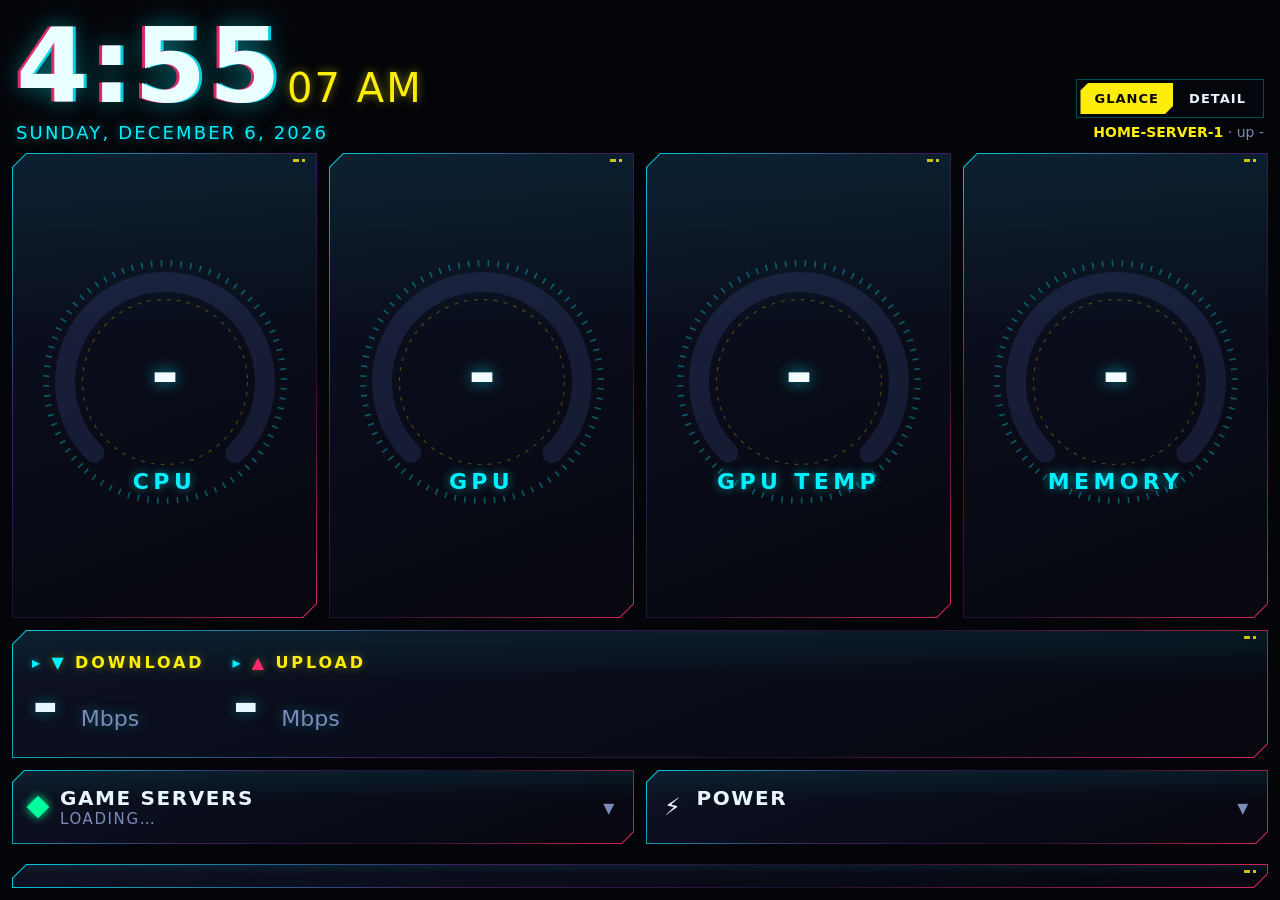
==== static/index.html @ 15e37986 "ArkPanel and PCDash: source, screenshots and READMEs" ====
<!doctype html>
<html lang="en">
<head>
<meta charset="utf-8">
<meta name="viewport" content="width=device-width, initial-scale=1">
<title>PC Dashboard</title>
<style>
  :root {
    --bg: #0b0e14; --card: #141924; --card2: #1a2030; --line: #252c3d;
    --text: #e6e9ef; --dim: #8a93a6; --faint: #5a6377;
    --down: #4cc2ff; --up: #b38cff; --ok: #3ddc84; --warn: #ffb547; --bad: #ff5c6c;
    --accent: #4cc2ff;
  }
  * { box-sizing: border-box; }
  html, body { margin: 0; height: 100%; background: var(--bg); color: var(--text);
    font-family: "Segoe UI Variable Text", "Segoe UI", system-ui, sans-serif; overflow: hidden; }
  body { padding: 12px; display: flex; flex-direction: column; gap: 10px; height: 100vh; }
  .card { background: var(--card); border: 1px solid var(--line); border-radius: 12px; padding: 12px 14px; min-width: 0; }
  .label { font-size: 12px; letter-spacing: .08em; text-transform: uppercase; color: var(--dim); font-weight: 600; }
  .num { font-variant-numeric: tabular-nums; }
  .dim { color: var(--dim); } .faint { color: var(--faint); }
  .hidden { display: none !important; }

  /* header */
  header { display: flex; align-items: flex-end; justify-content: space-between; padding: 2px 4px 0; flex: none; }
  #clock { font-size: 68px; font-weight: 600; line-height: 1; letter-spacing: -.02em; }
  #clock .sec { font-size: 28px; color: var(--dim); font-weight: 500; margin-left: 4px; }
  #date { font-size: 20px; color: var(--dim); margin-top: 4px; }
  .hostbox { text-align: right; font-size: 14px; color: var(--dim); line-height: 1.5; display: flex; flex-direction: column; align-items: flex-end; gap: 4px; }
  .hostbox b { color: var(--text); font-weight: 600; }
  .mode { display: flex; background: var(--card); border: 1px solid var(--line); border-radius: 10px; padding: 3px; gap: 2px; }
  .mode button { border: 0; background: transparent; padding: 6px 14px; border-radius: 7px; font-size: 13px; }
  .mode button.active { background: var(--accent); color: #04121c; }
  body.glance #clock { font-size: 104px; }
  body.glance #clock .sec { font-size: 40px; }
  body.glance #date { font-size: 26px; }

  canvas { width: 100%; display: block; }

  /* ===== DETAIL VIEW ===== */
  #detail { display: flex; flex-direction: column; gap: 10px; flex: 1; min-height: 0; }
  .net { display: grid; grid-template-columns: 200px 200px 1fr; gap: 14px; align-items: center; }
  .rate { font-size: 34px; font-weight: 600; line-height: 1.05; }
  .rate small { font-size: 15px; color: var(--dim); font-weight: 500; }
  .arrow-d { color: var(--down); } .arrow-u { color: var(--up); }
  #netc { height: 74px; }
  .tiles { display: grid; grid-template-columns: repeat(3, 1fr); gap: 10px; }
  .big { font-size: 34px; font-weight: 600; line-height: 1.1; }
  .big small { font-size: 15px; color: var(--dim); font-weight: 500; }
  .bar { height: 6px; background: var(--line); border-radius: 3px; overflow: hidden; margin: 6px 0 8px; }
  .bar > i { display: block; height: 100%; background: var(--accent); border-radius: 3px; transition: width .4s; }
  .kv { display: grid; grid-template-columns: auto 1fr; gap: 2px 10px; font-size: 13px; }
  .kv span:nth-child(odd) { color: var(--dim); }
  .kv span:nth-child(even) { text-align: right; font-variant-numeric: tabular-nums; }
  .cores { display: grid; grid-template-columns: repeat(12, 1fr); gap: 3px; height: 34px; align-items: end; margin-top: 6px; }
  .cores i { display: block; background: var(--accent); border-radius: 2px; min-height: 2px; transition: height .4s; opacity: .85; }
  .sub { height: 34px !important; margin-top: 6px; }

  /* servers + controls: a normal row in Detail, a pop-over drawer in Glance */
  .lower { display: grid; grid-template-columns: 1.35fr 1fr; gap: 10px; min-height: 0; flex: 1; }
  .servers { display: flex; flex-direction: column; min-height: 0; }
  #srvlist { overflow-y: auto; margin-top: 6px; flex: 1; }
  .srv { display: grid; grid-template-columns: 10px 1fr auto; gap: 10px; align-items: center;
    padding: 5px 4px; border-bottom: 1px solid var(--line); }
  .srv:last-child { border-bottom: 0; }
  .dot { width: 10px; height: 10px; border-radius: 50%; background: var(--faint); flex: none; }
  .dot.on { background: var(--ok); box-shadow: 0 0 8px var(--ok); }
  .dot.maint { background: #6b8bb5; }  /* paused on purpose - not a warning */
  .sname { font-size: 15px; font-weight: 600; white-space: nowrap; overflow: hidden; text-overflow: ellipsis; }
  .smeta { font-size: 12px; color: var(--dim); white-space: nowrap; overflow: hidden; text-overflow: ellipsis; }
  .sbtns { display: flex; gap: 5px; align-items: center; }

  button { font: inherit; color: var(--text); background: var(--card2); border: 1px solid var(--line);
    border-radius: 8px; padding: 6px 10px; cursor: pointer; font-size: 13px; font-weight: 600; }
  button:hover { border-color: var(--accent); }
  button:disabled { opacity: .45; cursor: default; border-color: var(--line); }
  button.confirm { background: var(--bad); border-color: var(--bad); color: #fff; }
  button.go { background: #12324a; border-color: #1f5a82; }

  .controls { display: flex; flex-direction: column; gap: 10px; }
  .seg { display: grid; grid-template-columns: repeat(3, 1fr); gap: 4px; background: var(--bg); padding: 4px; border-radius: 10px; margin-top: 6px; }
  .seg button { border: 0; background: transparent; padding: 8px 4px; }
  .seg button.active { background: var(--accent); color: #04121c; }
  .row { display: flex; align-items: center; justify-content: space-between; gap: 8px; }
  .toggle { width: 52px; height: 28px; border-radius: 14px; background: var(--line); position: relative; border: 0; padding: 0; flex: none; }
  .toggle::after { content: ""; position: absolute; left: 3px; top: 3px; width: 22px; height: 22px; border-radius: 50%; background: #fff; transition: left .2s; }
  .toggle.on { background: var(--ok); } .toggle.on::after { left: 27px; }
  .presets { display: grid; grid-template-columns: 1fr 1fr; gap: 6px; margin-top: 6px; }
  .presets button { padding: 10px 6px; font-size: 14px; }
  .launch { display: grid; grid-template-columns: repeat(4, 1fr); gap: 6px; margin-top: 6px; }
  .launch button { padding: 9px 4px; font-size: 12.5px; }
  .warnline { color: var(--warn); font-size: 12px; margin-top: 4px; min-height: 16px; }
  .drawer-close { display: none; }

  .disks { display: grid; grid-template-columns: repeat(5, 1fr); gap: 10px; flex: none; }
  .disk { font-size: 12px; }
  .disk b { font-size: 14px; }
  .disk .bar { margin: 4px 0 0; height: 5px; }

  /* ===== GLANCE VIEW (readable from the couch) ===== */
  #glance { display: none; flex-direction: column; gap: 12px; flex: 1; min-height: 0; }
  body.glance #glance { display: flex; }
  body.glance #detail .netcard, body.glance #detail .tiles { display: none; }
  body.glance #detail { flex: 0; }
  .gauges { display: grid; grid-template-columns: repeat(4, 1fr); gap: 12px; flex: 1; min-height: 0; }
  .gauge { display: flex; flex-direction: column; align-items: center; justify-content: center; padding: 10px 6px 8px; }
  .gauge svg { width: 100%; max-width: 250px; height: auto; overflow: visible; }
  .gauge .gv { font-size: 54px; font-weight: 700; fill: var(--text); font-variant-numeric: tabular-nums; }
  .gauge .gu { font-size: 22px; fill: var(--dim); font-weight: 600; }
  .gauge .gname { font-size: 22px; font-weight: 700; letter-spacing: .06em; text-transform: uppercase; color: var(--dim); margin-top: -6px; }
  .gauge .gsub { font-size: 17px; color: var(--dim); margin-top: 2px; font-variant-numeric: tabular-nums; }
  .gtrack { stroke: rgba(120,140,255,0.13); }
  .garc { transition: stroke-dashoffset .6s ease, stroke .4s; }
  .gnet { display: grid; grid-template-columns: auto auto 1fr; gap: 28px; align-items: center; padding: 14px 20px; flex: none; }
  .gnet .rate { font-size: 64px; font-weight: 700; line-height: 1; }
  .gnet .rate small { font-size: 22px; }
  .gnet .label { font-size: 16px; }
  #gnetc { height: 100px; }
  .pills { display: grid; grid-template-columns: 1fr 1fr; gap: 12px; flex: none; }
  .pill { display: flex; align-items: center; gap: 14px; padding: 16px 18px; font-size: 20px; text-align: left; border-radius: 12px; background: var(--card); }
  .pill .ptitle { font-weight: 700; }
  .pill .psub { font-size: 15px; color: var(--dim); font-weight: 500; }
  .pill .chev { margin-left: auto; color: var(--dim); font-size: 22px; }
  .bigdot { width: 16px; height: 16px; border-radius: 50%; background: var(--ok); box-shadow: 0 0 10px var(--ok); flex: none; }
  .bigdot.warn { background: var(--warn); box-shadow: 0 0 10px var(--warn); }
  .bigdot.off { background: var(--faint); box-shadow: none; }

  /* drawer: the shared servers/controls block, popped over the gauges */
  body.glance .lower { display: none; }
  body.glance .lower.open { display: grid; position: fixed; left: 12px; right: 12px; top: 150px; bottom: 12px; z-index: 10;
    background: rgba(11,14,20,.97); padding: 12px; border: 1px solid var(--accent); border-radius: 14px;
    box-shadow: 0 10px 40px rgba(0,0,0,.6); grid-template-rows: auto 1fr; }
  body.glance .lower.open .drawer-close { display: flex; grid-column: 1 / -1; }
  body.glance .lower.open.only-servers { grid-template-columns: 1fr; }
  body.glance .lower.open.only-servers .controls { display: none; }
  body.glance .lower.open.only-controls { grid-template-columns: 1fr; }
  body.glance .lower.open.only-controls .servers { display: none; }
  body.glance .lower.open .sname { font-size: 18px; }
  body.glance .lower.open .smeta { font-size: 14px; }
  body.glance .lower.open .srv { padding: 9px 4px; }
  body.glance .lower.open button { font-size: 15px; padding: 9px 14px; }

  #toast { position: fixed; left: 50%; bottom: 18px; transform: translateX(-50%); background: var(--card2);
    border: 1px solid var(--accent); border-radius: 10px; padding: 10px 16px; font-size: 14px; opacity: 0;
    transition: opacity .25s; pointer-events: none; max-width: 90%; z-index: 20; }
  #toast.show { opacity: 1; }
  .devwarn { color: #fff; background: rgba(255, 42, 109, .18); border: 1px solid var(--hot, #ff2a6d);
    padding: 3px 10px; font-size: 14px; font-weight: 700; letter-spacing: .06em; margin-bottom: 4px;
    animation: devPulse 1.6s ease-in-out infinite; }
  @keyframes devPulse { 50% { background: rgba(255, 42, 109, .45); } }
</style>
<link rel="stylesheet" href="/static/theme.css">
</head>
<body>
  <header>
    <div>
      <div id="clock" class="num">--:--</div>
      <div id="date">&nbsp;</div>
    </div>
    <div class="hostbox">
      <div class="mode" id="mode">
        <button data-mode="glance">Glance</button>
        <button data-mode="detail">Detail</button>
      </div>
      <div class="devwarn" id="devwarn" style="display:none"></div>
      <div><b>HOME-SERVER-1</b> &middot; up <span id="uptime" class="num">-</span></div>
    </div>
  </header>

  <!-- ===== GLANCE ===== -->
  <section id="glance">
    <div class="gauges">
      <div class="card gauge" id="g-cpu"></div>
      <div class="card gauge" id="g-gpu"></div>
      <div class="card gauge" id="g-temp"></div>
      <div class="card gauge" id="g-ram"></div>
    </div>
    <div class="card gnet">
      <div>
        <div class="label"><span class="arrow-d">&#9660;</span> Download</div>
        <div class="rate num"><span id="gdown">-</span> <small>Mbps</small></div>
      </div>
      <div>
        <div class="label"><span class="arrow-u">&#9650;</span> Upload</div>
        <div class="rate num"><span id="gup">-</span> <small>Mbps</small></div>
      </div>
      <canvas id="gnetc"></canvas>
    </div>
    <div class="pills">
      <button class="pill" id="pill-servers">
        <span class="bigdot" id="srvdot"></span>
        <span><div class="ptitle" id="srvsum">Game servers</div><div class="psub" id="srvsub">loading&hellip;</div></span>
        <span class="chev">&#9662;</span>
      </button>
      <button class="pill" id="pill-power">
        <span style="font-size:24px">&#9889;</span>
        <span><div class="ptitle" id="pwrsum">Power</div><div class="psub" id="pwrsub">&nbsp;</div></span>
        <span class="chev">&#9662;</span>
      </button>
    </div>
  </section>

  <!-- ===== DETAIL (and the shared servers/controls block) ===== -->
  <section id="detail">
    <section class="card net netcard">
      <div>
        <div class="label"><span class="arrow-d">&#9660;</span> Download</div>
        <div class="rate num"><span id="down">-</span> <small>Mbps</small></div>
        <div class="dim num" style="font-size:12px">peak <span id="downpk">-</span></div>
      </div>
      <div>
        <div class="label"><span class="arrow-u">&#9650;</span> Upload</div>
        <div class="rate num"><span id="up">-</span> <small>Mbps</small></div>
        <div class="dim num" style="font-size:12px">of ~38 &middot; peak <span id="uppk">-</span></div>
      </div>
      <canvas id="netc"></canvas>
    </section>

    <section class="tiles">
      <div class="card">
        <div class="label">CPU &middot; Ryzen 5 2600</div>
        <div class="big num"><span id="cpu">-</span><small>%</small> <small id="mhz"></small></div>
        <div class="cores" id="cores"></div>
        <canvas id="cpuc" class="sub"></canvas>
      </div>
      <div class="card">
        <div class="label">Memory</div>
        <div class="big num"><span id="memused">-</span><small> / <span id="memtot">-</span> GB</small></div>
        <div class="bar"><i id="membar"></i></div>
        <div class="kv">
          <span>Committed</span><span id="commit">-</span>
          <span>Free</span><span id="memfree">-</span>
        </div>
        <div class="kv" id="top" style="margin-top:6px"></div>
      </div>
      <div class="card">
        <div class="label">GPU &middot; RTX 2060</div>
        <div class="big num"><span id="gpu">-</span><small>%</small> <span id="gtemp" style="font-size:22px"></span></div>
        <div class="bar"><i id="vrambar"></i></div>
        <div class="kv">
          <span>VRAM</span><span id="vram">-</span>
          <span>Fan</span><span id="fan">-</span>
          <span>Power</span><span id="pwr">-</span>
          <span>Clock</span><span id="gclk">-</span>
          <span>Encoder</span><span id="enc">-</span>
        </div>
      </div>
    </section>

    <section class="lower" id="lower">
      <div class="row drawer-close">
        <div class="label" id="drawertitle" style="font-size:15px">&nbsp;</div>
        <button id="closedrawer">&#10005; Close</button>
      </div>
      <div class="card servers">
        <div class="row"><div class="label">Game servers</div><div class="faint" id="srvage" style="font-size:12px"></div></div>
        <div id="srvlist"><div class="dim" style="padding:8px 4px">Loading from ArkPanel&hellip;</div></div>
      </div>
      <div class="card controls">
        <div>
          <div class="label">Power plan</div>
          <div class="seg" id="plans">
            <button data-plan="saver">Saver</button>
            <button data-plan="balanced">Balanced</button>
            <button data-plan="high">High</button>
          </div>
        </div>
        <div class="row">
          <div><div class="label">Game Mode</div><div class="faint" style="font-size:12px">Windows prioritises the game you're playing</div></div>
          <button class="toggle" id="gm" aria-label="Game Mode"></button>
        </div>
        <div>
          <div class="label">Presets</div>
          <div class="presets">
            <button class="go" id="pgame">&#127918; Gaming</button>
            <button id="pnormal">&#127769; Normal</button>
          </div>
          <div class="warnline" id="ramwarn"></div>
        </div>
        <div>
          <div class="label">Open</div>
          <div class="launch">
            <button data-launch="arkpanel">ArkPanel</button>
            <button data-launch="sunshine">Sunshine</button>
            <button data-launch="taskmgr">Task Mgr</button>
            <button data-launch="gamebar">Game Bar</button>
            <button data-launch="sound">Sound</button>
            <button data-launch="display">Display</button>
            <button id="openobs">OBS</button>
          </div>
        </div>
      </div>
    </section>
  </section>

  <section class="card disks" id="disks"></section>
  <div id="toast"></div>

<script>
const CSRF = "__CSRF__";
const $ = id => document.getElementById(id);
const css = n => getComputedStyle(document.documentElement).getPropertyValue(n).trim();
const store = { get(k, d) { try { return localStorage.getItem(k) ?? d; } catch (e) { return d; } },
                set(k, v) { try { localStorage.setItem(k, v); } catch (e) {} } };

function toast(msg) { const t = $("toast"); t.textContent = msg; t.classList.add("show");
  clearTimeout(toast.h); toast.h = setTimeout(() => t.classList.remove("show"), 3500); }

async function post(url, body) {
  const r = await fetch(url, { method: "POST", headers: { "Content-Type": "application/json", "X-PCDash": CSRF },
    body: JSON.stringify(body || {}) });
  // 403 = the background server restarted and issued a new token; reload to pick it up.
  if (r.status === 403) { location.reload(); throw new Error("dashboard restarted - reloading"); }
  let j = {}; try { j = await r.json(); } catch (e) {}
  if (!r.ok) throw new Error((j.body && (j.body.message || j.body.error)) || j.error || ("HTTP " + r.status));
  return j;
}

/* ---------- view mode ---------- */
function setMode(m) {
  document.body.classList.toggle("glance", m === "glance");
  document.querySelectorAll("#mode button").forEach(b => b.classList.toggle("active", b.dataset.mode === m));
  closeDrawer(); store.set("pcdash.mode", m); setTimeout(stats, 30);
}
document.querySelectorAll("#mode button").forEach(b => b.onclick = () => setMode(b.dataset.mode));

/* ---------- drawer (Glance only) ---------- */
let drawerTimer;
function openDrawer(which) {
  const l = $("lower");
  l.classList.add("open"); l.classList.toggle("only-servers", which === "servers");
  l.classList.toggle("only-controls", which === "controls");
  $("drawertitle").textContent = which === "servers" ? "Game servers" : "Power & settings";
  bumpDrawer();
}
function closeDrawer() { $("lower").classList.remove("open", "only-servers", "only-controls"); clearTimeout(drawerTimer); }
function bumpDrawer() { clearTimeout(drawerTimer); drawerTimer = setTimeout(closeDrawer, 45000); } // tidy itself away
$("pill-servers").onclick = () => openDrawer("servers");
$("pill-power").onclick = () => openDrawer("controls");
$("closedrawer").onclick = closeDrawer;
$("lower").addEventListener("pointerdown", () => { if ($("lower").classList.contains("open")) bumpDrawer(); });
document.addEventListener("keydown", e => { if (e.key === "Escape") closeDrawer(); });

/* ---------- clock ---------- */
function tick() {
  const d = new Date();
  let h = d.getHours(), ap = h >= 12 ? "PM" : "AM"; h = h % 12 || 12;
  const mm = String(d.getMinutes()).padStart(2, "0"), ss = String(d.getSeconds()).padStart(2, "0");
  $("clock").innerHTML = `${h}:${mm}<span class="sec">${ss} ${ap}</span>`;
  $("date").textContent = d.toLocaleDateString(undefined, { weekday: "long", month: "long", day: "numeric", year: "numeric" });
}
setInterval(tick, 1000); tick();

/* ---------- sparklines ---------- */
function spark(canvas, series, opts = {}) {
  if (!canvas.offsetParent) return;           // hidden in the current mode
  const dpr = window.devicePixelRatio || 1, w = canvas.clientWidth, h = canvas.clientHeight;
  if (canvas.width !== w * dpr || canvas.height !== h * dpr) { canvas.width = w * dpr; canvas.height = h * dpr; }
  const c = canvas.getContext("2d"); c.setTransform(dpr, 0, 0, dpr, 0, 0); c.clearRect(0, 0, w, h);
  const n = opts.len || 90;
  const max = opts.max || Math.max(1, ...series.flatMap(s => s.data)) * 1.15;
  c.strokeStyle = "rgba(120,140,255,0.18)"; c.lineWidth = 1;
  c.beginPath(); c.moveTo(0, h - .5); c.lineTo(w, h - .5); c.stroke();
  for (const s of series) {
    const pts = s.data; if (!pts.length) continue;
    const x = i => w - (pts.length - 1 - i) * (w / (n - 1)), y = v => h - 2 - (v / max) * (h - 4);
    c.beginPath(); pts.forEach((v, i) => i ? c.lineTo(x(i), y(v)) : c.moveTo(x(i), y(v)));
    c.strokeStyle = s.color; c.lineWidth = opts.lw || 2; c.lineJoin = "round";
    c.shadowColor = s.color; c.shadowBlur = 10;            // neon glow
    c.stroke(); c.shadowBlur = 0;
    c.lineTo(x(pts.length - 1), h); c.lineTo(x(0), h); c.closePath();
    const g = c.createLinearGradient(0, 0, 0, h);           // fill fades out downward
    g.addColorStop(0, s.color + "55"); g.addColorStop(1, s.color + "00");
    c.fillStyle = g; c.fill();
  }
}

/* ---------- big arc gauges ---------- */
// 270-degree arc, gap at the bottom. Colour steps at warn/bad thresholds.
const R = 80, CIRC = 2 * Math.PI * R, ARC = CIRC * 0.75;
function gaugeInit(id, name) {
  $(id).innerHTML = `
    <svg viewBox="0 0 200 175">
      <defs>
        <linearGradient id="${id}-grad" gradientUnits="userSpaceOnUse" x1="156.6" y1="156.6" x2="43.4" y2="43.4">
          <stop offset="0" stop-color="#00f0ff"/><stop offset=".6" stop-color="#b14cff"/><stop offset="1" stop-color="#ff2a6d"/>
        </linearGradient>
        <filter id="${id}-glow" x="-30%" y="-30%" width="160%" height="160%">
          <feGaussianBlur stdDeviation="4" result="b"/>
          <feMerge><feMergeNode in="b"/><feMergeNode in="SourceGraphic"/></feMerge>
        </filter>
      </defs>
      <circle cx="100" cy="100" r="95" fill="none" stroke="rgba(0,240,255,.35)" stroke-width="5"
        stroke-dasharray="1.2 6.26" transform="rotate(135 100 100)" pathLength="565"/>
      <circle cx="100" cy="100" r="66" fill="none" stroke="rgba(252,238,10,.25)" stroke-width="1"
        stroke-dasharray="3 5"/>
      <circle class="gtrack" cx="100" cy="100" r="${R}" fill="none" stroke-width="16" stroke-linecap="round"
        stroke-dasharray="${ARC} ${CIRC}" transform="rotate(135 100 100)"/>
      <circle class="garc" cx="100" cy="100" r="${R}" fill="none" stroke-width="16" stroke-linecap="round"
        stroke-dasharray="${ARC} ${CIRC}" stroke-dashoffset="${ARC}" transform="rotate(135 100 100)"
        filter="url(#${id}-glow)"/>
      <text class="gv" x="100" y="112" text-anchor="middle">-</text>
      <text class="gu" x="100" y="142" text-anchor="middle"></text>
    </svg>
    <div class="gname">${name}</div><div class="gsub">&nbsp;</div>`;
}
function gaugeSet(id, value, { max = 100, unit = "%", warn = 75, bad = 90, sub = "", text } = {}) {
  const el = $(id); if (!el.firstElementChild) return;
  const arc = el.querySelector(".garc"), v = value == null ? 0 : Math.max(0, Math.min(max, value));
  arc.style.strokeDashoffset = ARC * (1 - v / max);
  arc.style.stroke = value == null ? css("--faint") : v >= bad ? css("--bad") : v >= warn ? css("--warn") : `url(#${id}-grad)`;
  el.querySelector(".gv").textContent = text ?? (value == null ? "-" : Math.round(value));
  el.querySelector(".gu").textContent = unit;
  el.querySelector(".gsub").textContent = sub || " ";
}
gaugeInit("g-cpu", "CPU"); gaugeInit("g-gpu", "GPU"); gaugeInit("g-temp", "GPU Temp"); gaugeInit("g-ram", "Memory");

/* ---------- stats ---------- */
const fmt = (v, d = 1) => v == null ? "-" : Number(v).toFixed(d);
const tempColor = t => t == null ? css("--dim") : t >= 83 ? css("--bad") : t >= 72 ? css("--warn") : css("--ok");
function dur(s) { s = Math.floor(s); const d = Math.floor(s / 86400), h = Math.floor(s % 86400 / 3600), m = Math.floor(s % 3600 / 60);
  return d ? `${d}d ${h}h` : h ? `${h}h ${m}m` : `${m}m`; }
const rate = v => v == null ? "-" : v >= 100 ? v.toFixed(0) : v >= 10 ? v.toFixed(1) : v.toFixed(2);
let lastMem = null;

async function stats() {
  let s; try { s = await (await fetch("/api/stats")).json(); } catch (e) { return; }
  const nic = s.net && s.net.ifaces && s.net.ifaces[s.net.nic] || {};
  const netSeries = [{ data: s.hist.down, color: css("--down") }, { data: s.hist.up, color: css("--up") }];
  const g = s.gpu, m = s.mem; lastMem = m;
  $("uptime").textContent = dur(s.uptime);
  const kt = (s.devices || {}).ktouch, dw = $("devwarn");
  if (kt && kt.warn) { dw.style.display = "block"; dw.textContent = `⚠ K-TOUCH OFFLINE · ${dur(kt.offline_s)} — battery flat?`; }
  else dw.style.display = "none";

  // Glance
  $("gdown").textContent = rate(nic.down_mbps); $("gup").textContent = rate(nic.up_mbps);
  spark($("gnetc"), netSeries, { lw: 3 });
  if (s.cpu && s.cpu.total != null)
    gaugeSet("g-cpu", s.cpu.total, { sub: s.cpu.mhz ? (s.cpu.mhz / 1000).toFixed(2) + " GHz" : "" });
  gaugeSet("g-gpu", g && g.util, { sub: g ? `VRAM ${fmt(g.mem_used / 1024)} / ${fmt(g.mem_total / 1024, 0)} GB` : "" });
  gaugeSet("g-temp", g && g.temp, { max: 100, unit: "°C", warn: 72, bad: 83, sub: g && g.fan != null ? `fan ${g.fan.toFixed(0)}%` : "" });
  gaugeSet("g-ram", m.percent, { warn: 80, bad: 92, sub: `${fmt(m.used_gb)} / ${fmt(m.total_gb, 0)} GB` });

  // Detail
  $("down").textContent = rate(nic.down_mbps); $("up").textContent = rate(nic.up_mbps);
  $("downpk").textContent = rate(Math.max(0, ...s.hist.down)); $("uppk").textContent = rate(Math.max(0, ...s.hist.up));
  spark($("netc"), netSeries);
  if (s.cpu && s.cpu.per) {
    $("cpu").textContent = fmt(s.cpu.total, 0);
    $("mhz").textContent = s.cpu.mhz ? (s.cpu.mhz / 1000).toFixed(2) + " GHz" : "";
    const cores = $("cores");
    if (cores.children.length !== s.cpu.per.length) cores.innerHTML = s.cpu.per.map(() => "<i></i>").join("");
    s.cpu.per.forEach((v, i) => { const el = cores.children[i]; el.style.height = Math.max(4, v) + "%";
      el.style.background = v > 90 ? css("--warn") : css("--accent"); });
    spark($("cpuc"), [{ data: s.hist.cpu, color: css("--accent") }], { max: 100 });
  }
  $("memused").textContent = fmt(m.used_gb); $("memtot").textContent = fmt(m.total_gb, 0);
  $("membar").style.width = m.percent + "%";
  $("membar").style.background = m.percent > 90 ? css("--bad") : m.percent > 75 ? css("--warn") : css("--accent");
  $("commit").textContent = `${fmt(m.commit_gb)} / ${fmt(m.commit_limit_gb, 0)} GB`;
  $("memfree").textContent = fmt(m.total_gb - m.used_gb) + " GB";
  $("top").innerHTML = s.top.slice(0, 3).map(p =>
    `<span class="faint">${p.name.replace(/\.exe$/i, "")}${p.count > 1 ? " ×" + p.count : ""}</span><span class="faint">${fmt(p.gb, 2)} GB</span>`).join("");
  if (g) {
    $("gpu").textContent = fmt(g.util, 0);
    $("gtemp").textContent = g.temp != null ? g.temp.toFixed(0) + "°C" : ""; $("gtemp").style.color = tempColor(g.temp);
    $("vram").textContent = `${fmt(g.mem_used / 1024)} / ${fmt(g.mem_total / 1024, 0)} GB`;
    $("vrambar").style.width = (g.mem_used / g.mem_total * 100) + "%";
    $("fan").textContent = g.fan != null ? g.fan.toFixed(0) + "%" : "-";
    $("pwr").textContent = g.power != null ? `${g.power.toFixed(0)} / ${fmt(g.power_limit, 0)} W` : "-";
    $("gclk").textContent = g.clock != null ? g.clock.toFixed(0) + " MHz" : "-";
    $("enc").textContent = g.encoder != null ? g.encoder.toFixed(0) + "%" + (g.encoder > 0 ? " (streaming)" : "") : "-";
  }

  $("disks").innerHTML = s.disks.map(d => {
    const col = d.percent > 90 ? css("--bad") : d.percent > 80 ? css("--warn") : css("--accent");
    return `<div class="disk"><div class="row"><b>${d.drive}</b><span class="dim num">${d.free_gb >= 1000 ? (d.free_gb / 1024).toFixed(1) + " TB" : d.free_gb.toFixed(0) + " GB"} free</span></div>
      <div class="bar"><i style="width:${d.percent}%;background:${col}"></i></div></div>`; }).join("");
  ramHint();
}
setInterval(stats, 1000);
window.addEventListener("resize", stats);

/* ---------- servers ---------- */
const pending = {};
function srvRow(s) {
  const dotc = s.running ? "on" : (s.state === "maintenance" ? "maint" : "");
  const bits = [s.game, s.host === "HOME-SERVER-1" ? "this PC" : s.host];
  if (s.running) { bits.push(dur(s.uptime)); if (s.mem_gb) bits.push(fmt(s.mem_gb) + " GB"); }
  else if (s.note) bits.push(s.note); else bits.push("stopped");
  const pl = s.running && s.players != null
    ? `<span class="num" title="${(s.player_names || []).join(", ")}" style="font-size:13px;color:${s.players ? css("--ok") : css("--dim")}">${s.players} on</span>` : "";
  const p = pending[s.id];
  const btn = (action, label) => {
    const armed = p && p.armed === action;
    return `<button data-id="${s.id}" data-act="${action}" class="${armed ? "confirm" : ""}" ${p && p.busy ? "disabled" : ""}>${armed ? "Sure?" : label}</button>`; };
  const btns = s.running ? btn("restart", "Restart") + btn("stop", "Stop") : btn("start", "Start");
  return `<div class="srv"><span class="dot ${dotc}"></span>
    <div style="min-width:0"><div class="sname">${s.name}</div><div class="smeta">${bits.join(" · ")}</div></div>
    <div class="sbtns">${pl}${btns}</div></div>`;
}
let lastServers = [];
async function servers() {
  let j; try { j = await (await fetch("/api/servers")).json(); } catch (e) { return; }
  if (j.error && !j.servers) {
    $("srvlist").innerHTML = `<div style="color:var(--warn);padding:8px 4px">${j.error}</div>`;
    $("srvsum").textContent = "Game servers"; $("srvsub").textContent = j.error; $("srvdot").className = "bigdot warn";
    return;
  }
  if (!j.servers) return;
  lastServers = j.servers;
  const order = s => (s.running ? 0 : 1);
  $("srvlist").innerHTML = j.servers.slice().sort((a, b) => order(a) - order(b)).map(srvRow).join("");
  $("srvage").textContent = j.error ? j.error : (j.at ? "updated " + Math.max(0, Math.round(Date.now() / 1000 - j.at)) + "s ago" : "");
  // Glance summary pill
  const up = j.servers.filter(s => s.running).length, total = j.servers.length;
  const players = j.servers.reduce((a, s) => a + (s.running && s.players ? s.players : 0), 0);
  $("srvsum").textContent = `${up} of ${total} servers up`;
  $("srvsub").textContent = players ? `${players} player${players > 1 ? "s" : ""} online` : "nobody online";
  $("srvdot").className = "bigdot" + (j.error ? " warn" : up === 0 ? " off" : "");
}
setInterval(servers, 3000); servers();

$("srvlist").addEventListener("click", async e => {
  const b = e.target.closest("button[data-act]"); if (!b) return;
  const id = b.dataset.id, act = b.dataset.act, s = lastServers.find(x => x.id === id);
  const p = pending[id];
  if (!p || p.armed !== act) {             // first click arms, second click fires
    pending[id] = { armed: act }; servers();
    setTimeout(() => { if (pending[id] && pending[id].armed === act && !pending[id].busy) { delete pending[id]; servers(); } }, 4000);
    return;
  }
  pending[id] = { busy: true }; servers();
  try { await post(`/api/servers/${encodeURIComponent(id)}/${act}`);
    toast(`${act[0].toUpperCase() + act.slice(1)} sent to ${s ? s.name : id}. It can take a minute or two.`);
  } catch (err) { toast(`Couldn't ${act} ${s ? s.name : id}: ${err.message}`); }
  setTimeout(() => { delete pending[id]; servers(); }, 5000);
});

/* ---------- settings ---------- */
let settings = {};
const PLAN_NAMES = { saver: "Power saver", balanced: "Balanced", high: "High performance" };
function drawSettings() {
  document.querySelectorAll("#plans button").forEach(b => b.classList.toggle("active", b.dataset.plan === settings.plan));
  $("gm").classList.toggle("on", !!settings.game_mode);
  $("pwrsum").textContent = PLAN_NAMES[settings.plan] || "Custom plan";
  $("pwrsub").textContent = "Game Mode " + (settings.game_mode ? "on" : "off");
}
async function loadSettings() { try { settings = await (await fetch("/api/settings")).json(); drawSettings(); } catch (e) {} }
async function setSettings(body, msg) {
  try { settings = await post("/api/settings", body); drawSettings(); if (msg) toast(msg); }
  catch (e) { toast("Couldn't change that: " + e.message); }
}
document.querySelectorAll("#plans button").forEach(b => b.onclick = () =>
  setSettings({ plan: b.dataset.plan }, "Power plan: " + b.textContent));
$("gm").onclick = () => setSettings({ game_mode: !settings.game_mode }, "Game Mode " + (!settings.game_mode ? "on" : "off"));
$("pgame").onclick = () => setSettings({ plan: "high", game_mode: true }, "Gaming: High performance + Game Mode on");
$("pnormal").onclick = () => setSettings({ plan: "balanced" }, "Normal: Balanced power plan");
document.querySelectorAll("[data-launch]").forEach(b => b.onclick = () =>
  post("/api/launch/" + b.dataset.launch).catch(e => toast(e.message)));
$("openobs").onclick = () => post("/api/obs/launch").then(() => toast("Opening OBS…")).catch(e => toast(e.message));
setInterval(loadSettings, 15000); loadSettings();

function ramHint() {
  if (!lastMem) return;
  const free = lastMem.total_gb - lastMem.used_gb;
  const local = lastServers.filter(s => s.running && s.host === "HOME-SERVER-1" && s.mem_gb > 4);
  $("ramwarn").textContent = free < 6
    ? `Only ${free.toFixed(1)} GB free${local.length ? " — " + local.map(s => s.name).join(", ") + " is using a lot" : ""}. Heavy games may stutter.`
    : "";
}

setMode(store.get("pcdash.mode", "glance"));
</script>
</body>
</html>
---- static/theme.css ----
/* PCDash "cyberpunk HUD" theme - shared by the Dashboard (/) and Stream Control (/stream).
   Loaded after each page's own <style>: it restyles surfaces, colours and type only;
   layout stays in the pages. Fonts are Windows built-ins (Bahnschrift, Consolas).

   Palette: neon cyan + hot magenta + cyberpunk yellow on near-black.
   Panels: angled cut corners (clip-path) with a 1px gradient frame drawn by a
   ::before layer (the frame is the panel's own background showing through a
   1px gap). Overlay: CRT scanlines and a slow scan beam. */

:root {
  --bg: #040509;
  --panel: #0a0d18;
  --card: rgba(10, 13, 24, 0.92);
  --card2: rgba(18, 22, 40, 0.95);
  --line: rgba(0, 240, 255, 0.18);
  --text: #e8f6ff;
  --dim: #7d8bb8;
  --faint: #3f4870;
  --accent: #00f0ff;          /* neon cyan */
  --accent2: #b14cff;         /* violet */
  --hot: #ff2a6d;             /* hot magenta */
  --yellow: #fcee0a;          /* cyberpunk yellow */
  --down: #00f0ff;
  --up: #ff2a6d;
  --ok: #00ff9c;
  --warn: #fcee0a;
  --bad: #ff2a6d;
  --live: #ff2a6d;
  --glow-c: rgba(0, 240, 255, 0.55);
  --glow-h: rgba(255, 42, 109, 0.6);
  --cut: 14px;                /* corner cut size */
}

html, body {
  background-color: var(--bg);
  font-family: "Bahnschrift", "Segoe UI Variable Text", "Segoe UI", system-ui, sans-serif;
}

/* ------------------------------------------------------------ backdrop -- */
body::before {
  content: ""; position: fixed; inset: 0; z-index: -1; pointer-events: none;
  background:
    radial-gradient(800px 500px at 0% 0%, rgba(0, 240, 255, 0.10), transparent 60%),
    radial-gradient(900px 600px at 100% 100%, rgba(255, 42, 109, 0.10), transparent 60%),
    radial-gradient(700px 400px at 100% 0%, rgba(177, 76, 255, 0.08), transparent 60%),
    linear-gradient(rgba(0, 240, 255, 0.05) 1px, transparent 1px) 0 0 / 32px 32px,
    linear-gradient(90deg, rgba(0, 240, 255, 0.05) 1px, transparent 1px) 0 0 / 32px 32px,
    var(--bg);
}
/* A slow, faint scan beam (click-through). The dark CRT line pattern that used
   to cover everything made text and the preview look grainy (user, 2026-11-11),
   and animating background-position repainted the whole screen every frame.
   Now it is one soft band moved with transform, which the GPU composites for free. */
body::after {
  content: ""; position: fixed; left: 0; right: 0; top: -40vh; height: 40vh; z-index: 9999; pointer-events: none;
  background: linear-gradient(180deg, transparent 0%, rgba(0, 240, 255, 0.035) 45%, rgba(0, 240, 255, 0.07) 50%, rgba(0, 240, 255, 0.035) 55%, transparent 100%);
  animation: scanBeam 11s linear infinite; will-change: transform;
}
@keyframes scanBeam { from { transform: translateY(0); } to { transform: translateY(180vh); } }

/* -------------------------------------------------------------- panels -- */
.card, .pill, .preview, .badge {
  position: relative; isolation: isolate;
  border: 0 !important; border-radius: 0 !important;
  background: linear-gradient(135deg, rgba(0, 240, 255, 0.85), rgba(177, 76, 255, 0.35) 35%,
                                      rgba(177, 76, 255, 0.15) 65%, rgba(255, 42, 109, 0.85)) !important;
  clip-path: polygon(var(--cut) 0, 100% 0, 100% calc(100% - var(--cut)), calc(100% - var(--cut)) 100%, 0 100%, 0 var(--cut));
  box-shadow: none !important;
}
.card::before, .pill::before, .preview::before, .badge::before {
  content: ""; position: absolute; inset: 1px; z-index: -1;
  background:
    linear-gradient(180deg, rgba(0, 240, 255, 0.07), transparent 40%),
    linear-gradient(160deg, #0d1122, #06070f);
  clip-path: polygon(calc(var(--cut) - 0.5px) 0, 100% 0, 100% calc(100% - var(--cut) + 0.5px), calc(100% - var(--cut) + 0.5px) 100%, 0 100%, 0 calc(var(--cut) - 0.5px));
}
/* Corner tick on each panel's top-right: a small HUD mark. */
.card > :first-child::after { content: none; }
.card::after {
  content: ""; position: absolute; top: 6px; right: 6px; width: 18px; height: 3px; pointer-events: none;
  background: linear-gradient(90deg, var(--yellow) 0 6px, transparent 6px 9px, var(--yellow) 9px 12px, transparent 12px);
  opacity: .8;
}
.badge { --cut: 8px; }
.badge::before { background: linear-gradient(160deg, #0d1122, #06070f); }
.pill { --cut: 12px; }
.preview { --cut: 18px; }

/* --------------------------------------------------------------- text -- */
.label {
  color: var(--yellow); letter-spacing: .18em; font-weight: 600; text-transform: uppercase;
  text-shadow: 0 0 8px rgba(252, 238, 10, 0.35);
}
.label::before { content: "\25B8\00A0"; color: var(--accent); text-shadow: 0 0 6px var(--glow-c); }
.dim, .smeta, .gsub, .psub, .kv span:nth-child(odd) { color: var(--dim); }
.num, .big, .rate, #gdown, #gup { text-shadow: 0 0 14px rgba(0, 240, 255, 0.35); }
.gname { color: var(--accent) !important; letter-spacing: .2em !important; text-shadow: 0 0 10px var(--glow-c); }
.gauge .gv { fill: #f2fbff; filter: drop-shadow(0 0 6px rgba(0, 240, 255, .6)); }
.gauge .gu { fill: var(--yellow); }

/* The clock: glitchy chromatic split. */
#clock {
  color: #eaffff; font-weight: 700; letter-spacing: .02em;
  text-shadow: -3px 0 rgba(255, 42, 109, 0.85), 3px 0 rgba(0, 240, 255, 0.85), 0 0 24px rgba(0, 240, 255, 0.45);
  animation: glitch 7s steps(1) infinite;
}
#clock .sec { color: var(--yellow); text-shadow: 0 0 10px rgba(252, 238, 10, .5); }
@keyframes glitch {
  0%, 96%, 100% { transform: none; }
  96.5% { transform: translate(2px, -1px) skewX(-6deg); }
  97.5% { transform: translate(-3px, 1px); }
  98.5% { transform: translate(1px, 0) skewX(4deg); }
}
#date { color: var(--accent); letter-spacing: .12em; text-transform: uppercase; font-size: 18px !important;
        text-shadow: 0 0 8px var(--glow-c); }
.hostbox b { color: var(--yellow); }

/* ---------------------------------------------------------------- bars -- */
.bar { background: rgba(0, 240, 255, 0.10); border-radius: 0 !important; height: 6px; }
.bar > i { border-radius: 0 !important;
  background: repeating-linear-gradient(90deg, var(--accent) 0 6px, transparent 6px 8px) !important;
  box-shadow: 0 0 10px var(--glow-c); }

/* ------------------------------------------------------------- buttons -- */
button {
  border-radius: 0 !important; border: 1px solid rgba(0, 240, 255, 0.35);
  background: linear-gradient(180deg, rgba(0, 240, 255, 0.08), rgba(0, 0, 0, 0.3)), #070912;
  color: var(--text); text-transform: uppercase; letter-spacing: .08em;
  clip-path: polygon(8px 0, 100% 0, 100% calc(100% - 8px), calc(100% - 8px) 100%, 0 100%, 0 8px);
  transition: background .15s, color .15s;
}
button:hover { background: linear-gradient(180deg, rgba(0, 240, 255, 0.25), rgba(0, 240, 255, 0.05)), #070912; color: #fff; }
button:active { background: var(--accent); color: #001014; }
button.go { border-color: var(--yellow); color: var(--yellow); }
button.confirm { background: var(--hot) !important; color: #fff !important; border-color: var(--hot); }
.toggle { clip-path: none; border-radius: 14px !important; text-transform: none; }
.toggle.on { background: var(--ok); box-shadow: 0 0 12px rgba(0, 255, 156, 0.6); }

.seg { background: #05060c; border-radius: 0 !important; box-shadow: inset 0 0 0 1px rgba(0, 240, 255, 0.2); }
.seg button.active, .mode button.active, .chip.active {
  background: var(--yellow) !important; color: #0a0a00 !important; border-color: var(--yellow) !important;
  text-shadow: none;
}
.mode { background: #05060c; border-radius: 0 !important; border-color: rgba(0, 240, 255, 0.3); }
.chip.muted { color: var(--hot); border-color: var(--hot); }

/* --------------------------------------------------------------- status -- */
.dot { border-radius: 0 !important; transform: rotate(45deg); width: 9px !important; height: 9px !important; }
.dot.on, .bigdot { background: var(--ok); box-shadow: 0 0 10px var(--ok); }
.bigdot { border-radius: 0 !important; transform: rotate(45deg); }

@keyframes livePulse { 0%, 100% { filter: drop-shadow(0 0 4px var(--hot)); } 50% { filter: drop-shadow(0 0 14px var(--hot)); } }
.badge.live, #golive.on {
  background: var(--hot) !important; color: #fff !important; animation: livePulse 1.4s ease-in-out infinite;
}
.badge.live::before { background: linear-gradient(160deg, #ff2a6d, #b3124a); }
.badge.rec { color: var(--hot); }
.preview.live { background: var(--hot) !important; }
#golive { border-color: var(--hot); color: var(--hot); }

/* -------------------------------------------------------------- drawer -- */
body.glance .lower.open { background: rgba(4, 5, 10, 0.97) !important; border: 1px solid var(--accent) !important;
  border-radius: 0 !important; box-shadow: 0 0 40px rgba(0, 240, 255, .2) !important;
  clip-path: polygon(20px 0, 100% 0, 100% calc(100% - 20px), calc(100% - 20px) 100%, 0 100%, 0 20px); }

/* Scrollable chip rows (Scenes / Sources): no visible scrollbars; label fits its marker. */
.strip .label { width: auto !important; flex: none; margin-right: 6px; }
.strip { scrollbar-width: none; }
.strip::-webkit-scrollbar { display: none; }

#toast { background: #070912; border: 1px solid var(--accent); border-radius: 0; color: var(--text);
  clip-path: polygon(10px 0, 100% 0, 100% calc(100% - 10px), calc(100% - 10px) 100%, 0 100%, 0 10px); }
#flash { border-radius: 0 !important; border-color: var(--yellow) !important; color: var(--yellow) !important;
  letter-spacing: .15em; text-transform: uppercase; }
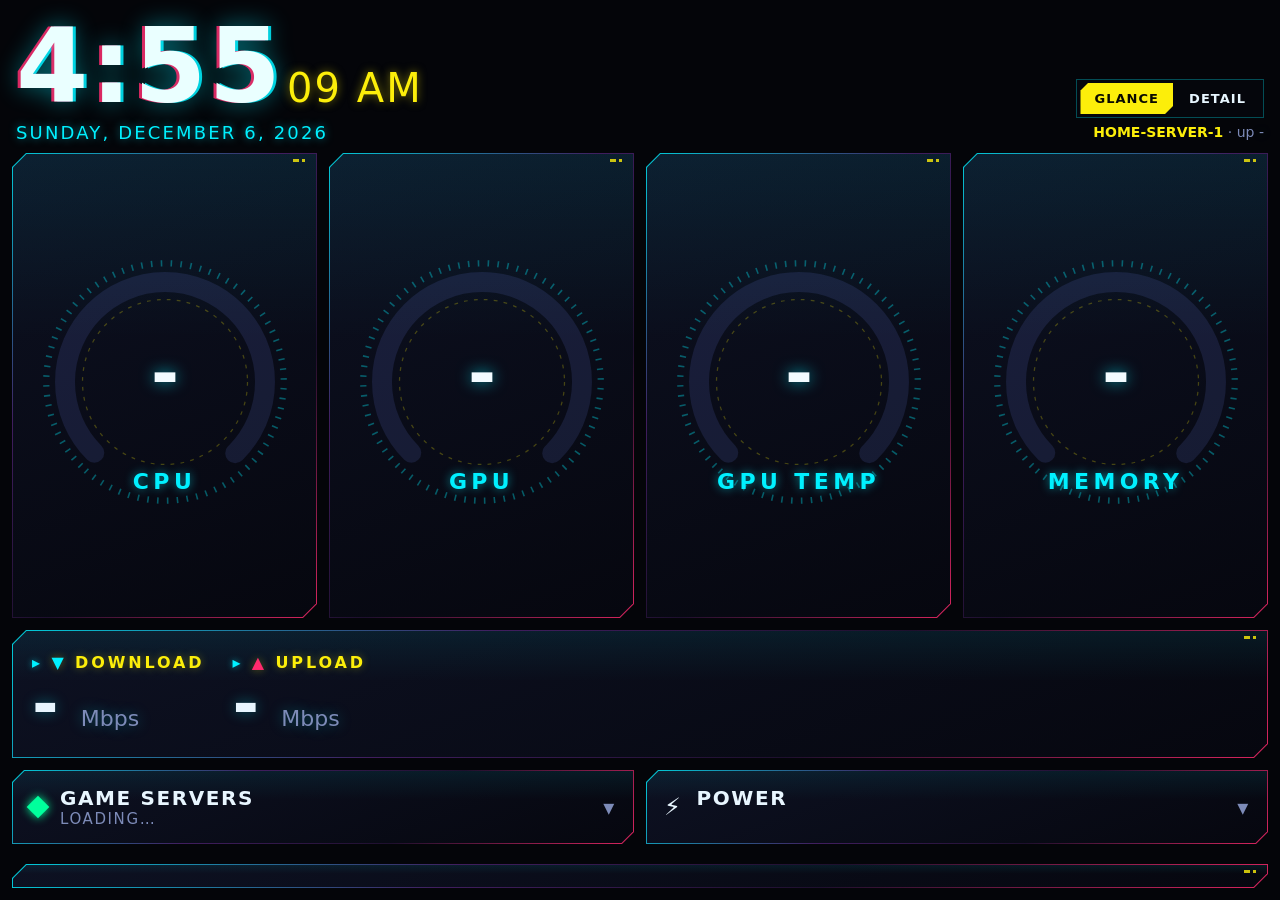
==== commit 828a89b0: "Rename ArkPanel to ClusterForge; the per-PC agent is now Warden - Folder, entry script, icons, task " ====
--- a/static/index.html
+++ b/static/index.html
@@ -254,7 +254,7 @@
       </div>
       <div class="card servers">
         <div class="row"><div class="label">Game servers</div><div class="faint" id="srvage" style="font-size:12px"></div></div>
-        <div id="srvlist"><div class="dim" style="padding:8px 4px">Loading from ArkPanel&hellip;</div></div>
+        <div id="srvlist"><div class="dim" style="padding:8px 4px">Loading from ClusterForge&hellip;</div></div>
       </div>
       <div class="card controls">
         <div>
@@ -280,7 +280,7 @@
         <div>
           <div class="label">Open</div>
           <div class="launch">
-            <button data-launch="arkpanel">ArkPanel</button>
+            <button data-launch="clusterforge">ClusterForge</button>
             <button data-launch="sunshine">Sunshine</button>
             <button data-launch="taskmgr">Task Mgr</button>
             <button data-launch="gamebar">Game Bar</button>
